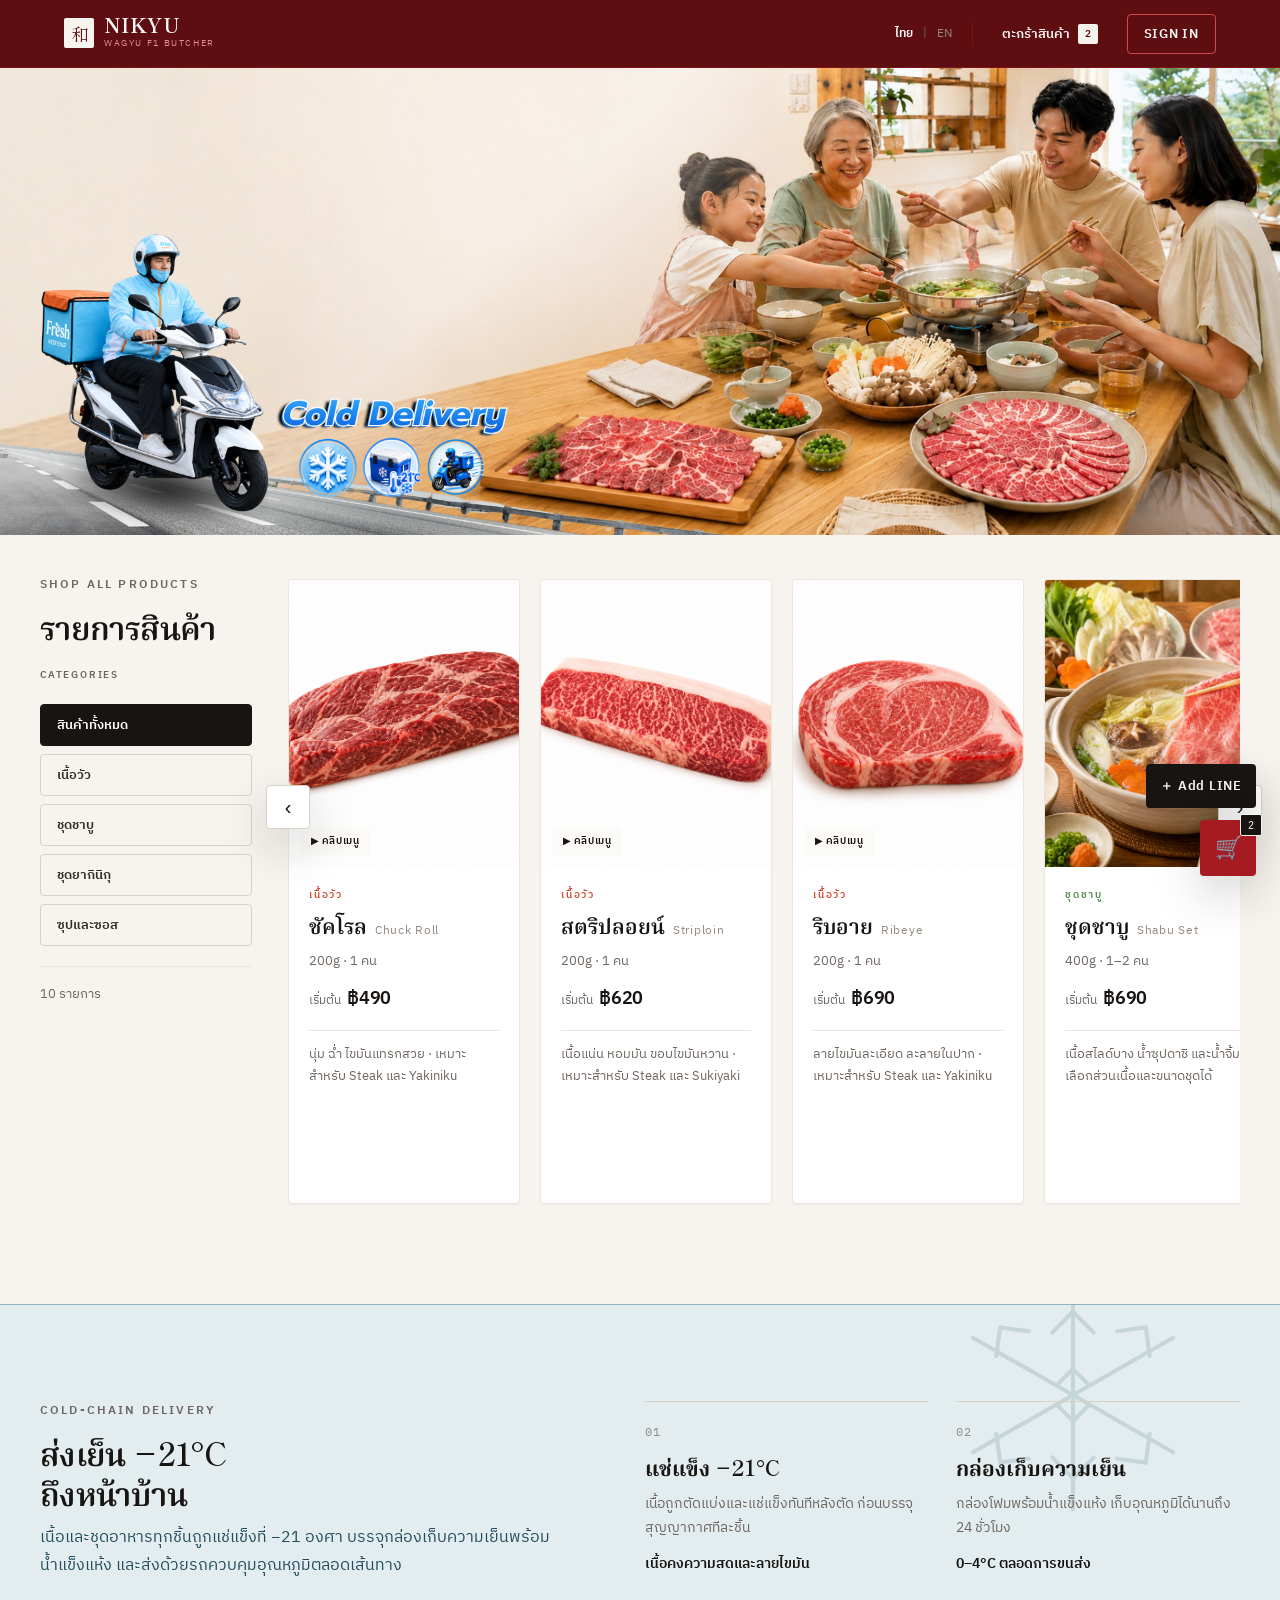
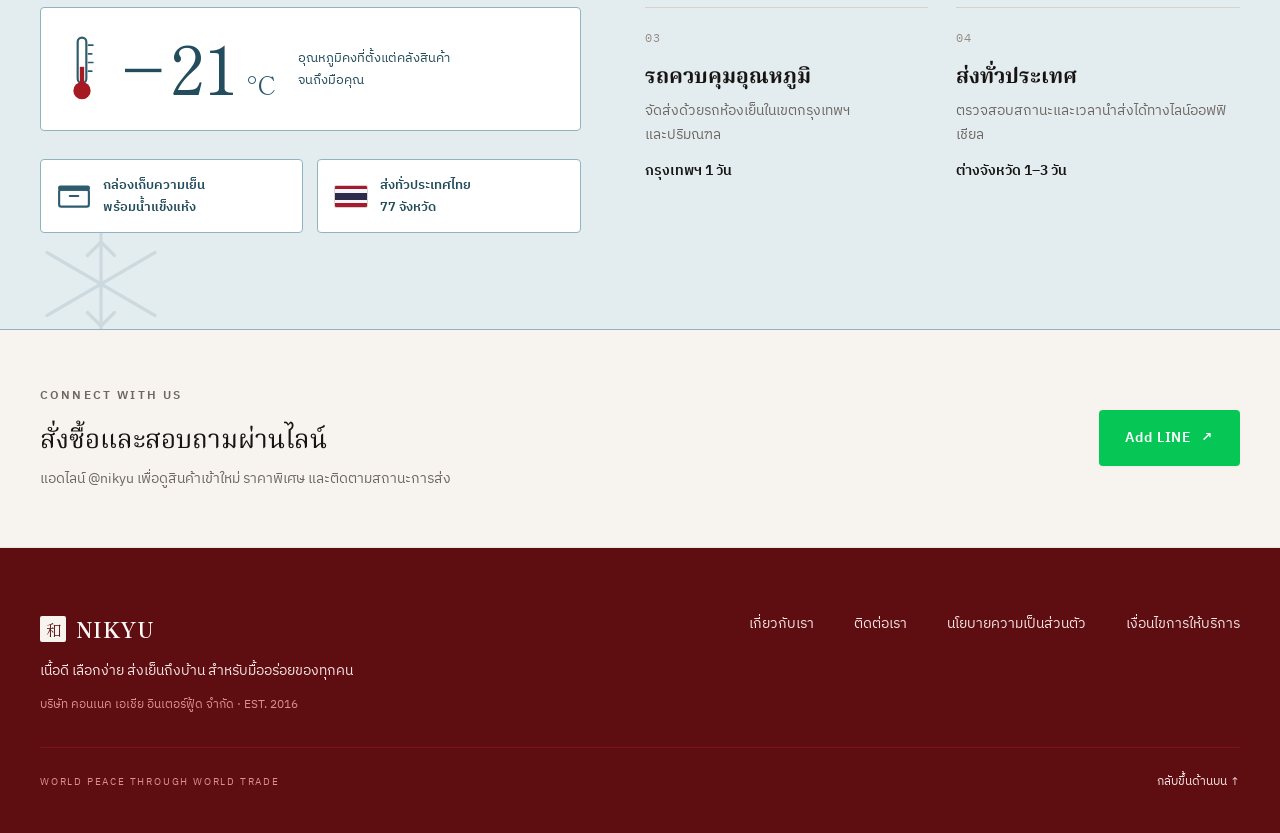
==== index.html @ fbdbd963 "NIKYU storefront landing page Static recreation of NIKYU Landing.dc.html from the Claude Design hand" ====
<!DOCTYPE html>
<html lang="th">
<head>
<meta charset="utf-8">
<meta name="viewport" content="width=device-width, initial-scale=1">
<title>NIKYU · Japanese Wagyu F1 Butcher</title>
<meta name="description" content="Japanese Wagyu F1 คัดสรรจากฮอกไกโด ส่งตรงแบบควบคุมความเย็นถึงบ้านคุณ">
<link rel="preconnect" href="https://fonts.googleapis.com">
<link rel="preconnect" href="https://fonts.gstatic.com" crossorigin>
<link rel="stylesheet" href="https://fonts.googleapis.com/css2?family=Shippori+Mincho:wght@400;500;600;700;800&family=Noto+Serif+Thai:wght@400;500;600;700&family=IBM+Plex+Sans+Thai:wght@300;400;500;600;700&family=IBM+Plex+Mono:wght@400;500;600&display=swap">
<link rel="stylesheet" href="css/tokens/colors.css">
<link rel="stylesheet" href="css/tokens/typography.css">
<link rel="stylesheet" href="css/tokens/spacing.css">
<link rel="stylesheet" href="css/tokens/shape.css">
<link rel="stylesheet" href="css/tokens/motion.css">
<link rel="stylesheet" href="css/tokens/base.css">
<link rel="stylesheet" href="css/styles.css">
</head>
<body id="top">

<!-- ============ HEADER ============ -->
<header class="site-header">
  <div class="site-header__inner">
    <a href="#top" class="wordmark">
      <span class="wordmark__mark" aria-hidden="true">和</span>
      <span class="wordmark__text">
        <span class="wordmark__name">NIKYU</span>
        <span class="wordmark__tag">Wagyu F1 Butcher</span>
      </span>
    </a>
    <div class="site-header__actions">
      <div class="lang-toggle" role="group" aria-label="เลือกภาษา / Language">
        <button type="button" class="lang-toggle__btn is-active" data-lang="th" aria-pressed="true">ไทย</button>
        <span class="lang-toggle__sep" aria-hidden="true">|</span>
        <button type="button" class="lang-toggle__btn" data-lang="en" aria-pressed="false">EN</button>
      </div>
      <span class="site-header__divider" aria-hidden="true"></span>
      <button type="button" class="btn-cart" data-cart-open>
        <span>ตะกร้าสินค้า</span>
        <span class="btn-cart__count" data-cart-count>2</span>
      </button>
      <button type="button" class="btn-signin">SIGN IN</button>
    </div>
  </div>
</header>

<!-- ============ HERO ============ -->
<div class="hero">
  <img src="assets/img/hero.png" alt="Cold Delivery · โต๊ะอาหารครอบครัวกับชุดชาบูวากิว" width="1920" height="700">
</div>

<!-- ============ SHOP ============ -->
<section id="shop" class="shop">
  <div class="shop__grid">
    <aside class="shop__aside">
      <div class="section-heading">
        <span class="section-heading__eyebrow">SHOP ALL PRODUCTS</span>
        <h2 class="section-heading__title">รายการสินค้า</h2>
      </div>
      <span class="shop__aside-label">Categories</span>
      <div class="cat-tabs" role="tablist" aria-label="หมวดหมู่สินค้า">
        <button type="button" class="cat-tab is-active" role="tab" aria-selected="true" data-cat="all">สินค้าทั้งหมด</button>
        <button type="button" class="cat-tab" role="tab" aria-selected="false" data-cat="beef">เนื้อวัว</button>
        <button type="button" class="cat-tab" role="tab" aria-selected="false" data-cat="shabu">ชุดชาบู</button>
        <button type="button" class="cat-tab" role="tab" aria-selected="false" data-cat="yakiniku">ชุดยากินิกุ</button>
        <button type="button" class="cat-tab" role="tab" aria-selected="false" data-cat="sauce+soup">ซุปและซอส</button>
      </div>
      <div class="shop__aside-foot">
        <span class="shop__count" data-rail-count>10 รายการ</span>
      </div>
    </aside>

    <div class="shop__main">
      <div id="nk-rail" class="rail" data-rail></div>
      <button type="button" class="rail__nav rail__nav--prev" data-rail-prev aria-label="ก่อนหน้า">‹</button>
      <button type="button" class="rail__nav rail__nav--next" data-rail-next aria-label="ถัดไป">›</button>
    </div>
  </div>
</section>

<!-- ============ COLD-CHAIN ============ -->
<section id="cold" class="cold">
  <svg class="cold__flake cold__flake--lg" viewBox="0 0 100 100" aria-hidden="true">
    <g stroke="currentColor" stroke-width="1.6" stroke-linecap="round" fill="none">
      <path d="M50 6V94M11.5 28L88.5 72M88.5 28L11.5 72"></path>
      <path d="M50 18l-8 8M50 18l8 8M50 82l-8-8M50 82l8-8"></path>
      <path d="M22 24l-1.5 11M22 24l11 1.5M78 76l1.5-11M78 76l-11-1.5"></path>
      <path d="M78 24l1.5 11M78 24l-11 1.5M22 76l-1.5-11M22 76l11-1.5"></path>
      <path d="M50 40l-6 6M50 40l6 6M50 60l-6-6M50 60l6-6"></path>
    </g>
  </svg>
  <svg class="cold__flake cold__flake--sm" viewBox="0 0 100 100" aria-hidden="true">
    <g stroke="currentColor" stroke-width="2.2" stroke-linecap="round" fill="none">
      <path d="M50 8V92M14 29L86 71M86 29L14 71"></path>
      <path d="M50 22l-9 9M50 22l9 9M50 78l-9-9M50 78l9-9"></path>
    </g>
  </svg>

  <div class="cold__grid">
    <div class="cold__intro">
      <div class="section-heading">
        <span class="section-heading__eyebrow">COLD-CHAIN DELIVERY</span>
        <h2 class="section-heading__title">ส่งเย็น −21°C
ถึงหน้าบ้าน</h2>
        <p class="section-heading__subtitle">เนื้อและชุดอาหารทุกชิ้นถูกแช่แข็งที่ −21 องศา บรรจุกล่องเก็บความเย็นพร้อมน้ำแข็งแห้ง และส่งด้วยรถควบคุมอุณหภูมิตลอดเส้นทาง</p>
      </div>

      <div class="temp-card">
        <svg class="temp-card__icon" viewBox="0 0 24 64" aria-hidden="true">
          <rect x="8" y="3" width="8" height="42" rx="4" fill="none" stroke="currentColor" stroke-width="2"></rect>
          <circle cx="12" cy="52" r="8" fill="var(--crimson-600)"></circle>
          <rect x="10" y="30" width="4" height="24" fill="var(--crimson-600)"></rect>
          <path d="M18 10h4M18 18h3M18 26h4M18 34h3" stroke="currentColor" stroke-width="1.6" stroke-linecap="round"></path>
        </svg>
        <span class="temp-card__value"><span class="temp-card__num">−21</span><span class="temp-card__unit">°C</span></span>
        <span class="temp-card__note">อุณหภูมิคงที่ตั้งแต่คลังสินค้าจนถึงมือคุณ</span>
      </div>

      <div class="cold__features">
        <div class="feature-tile">
          <svg class="feature-tile__icon" viewBox="0 0 32 24" aria-hidden="true">
            <rect x="2" y="6" width="28" height="16" rx="2" fill="none" stroke="currentColor" stroke-width="2"></rect>
            <rect x="1" y="2" width="30" height="5" rx="2" fill="currentColor"></rect>
            <path d="M12 12h8" stroke="currentColor" stroke-width="2" stroke-linecap="round"></path>
          </svg>
          <span class="feature-tile__text">กล่องเก็บความเย็น<br>พร้อมน้ำแข็งแห้ง</span>
        </div>
        <div class="feature-tile">
          <span class="feature-tile__flag" aria-hidden="true">
            <span style="background:#A51931"></span>
            <span style="background:#F4F5F8"></span>
            <span style="background:#2D2A4A;flex:2"></span>
            <span style="background:#F4F5F8"></span>
            <span style="background:#A51931"></span>
          </span>
          <span class="feature-tile__text">ส่งทั่วประเทศไทย<br>77 จังหวัด</span>
        </div>
      </div>
    </div>

    <div class="cold__steps">
      <div class="numbered-item">
        <span class="numbered-item__index">01</span>
        <h4 class="numbered-item__title">แช่แข็ง −21°C</h4>
        <p class="numbered-item__body">เนื้อถูกตัดแบ่งและแช่แข็งทันทีหลังตัด ก่อนบรรจุสุญญากาศทีละชิ้น</p>
        <span class="numbered-item__note">เนื้อคงความสดและลายไขมัน</span>
      </div>
      <div class="numbered-item">
        <span class="numbered-item__index">02</span>
        <h4 class="numbered-item__title">กล่องเก็บความเย็น</h4>
        <p class="numbered-item__body">กล่องโฟมพร้อมน้ำแข็งแห้ง เก็บอุณหภูมิได้นานถึง 24 ชั่วโมง</p>
        <span class="numbered-item__note">0–4°C ตลอดการขนส่ง</span>
      </div>
      <div class="numbered-item">
        <span class="numbered-item__index">03</span>
        <h4 class="numbered-item__title">รถควบคุมอุณหภูมิ</h4>
        <p class="numbered-item__body">จัดส่งด้วยรถห้องเย็นในเขตกรุงเทพฯ และปริมณฑล</p>
        <span class="numbered-item__note">กรุงเทพฯ 1 วัน</span>
      </div>
      <div class="numbered-item">
        <span class="numbered-item__index">04</span>
        <h4 class="numbered-item__title">ส่งทั่วประเทศ</h4>
        <p class="numbered-item__body">ตรวจสอบสถานะและเวลานำส่งได้ทางไลน์ออฟฟิเชียล</p>
        <span class="numbered-item__note">ต่างจังหวัด 1–3 วัน</span>
      </div>
    </div>
  </div>
</section>

<!-- ============ LINE ============ -->
<section class="line-cta">
  <div class="line-cta__inner">
    <div class="line-cta__text">
      <span class="nk-eyebrow">Connect with us</span>
      <span class="line-cta__title">สั่งซื้อและสอบถามผ่านไลน์</span>
      <span class="line-cta__sub">แอดไลน์ @nikyu เพื่อดูสินค้าเข้าใหม่ ราคาพิเศษ และติดตามสถานะการส่ง</span>
    </div>
    <a class="btn-line" href="https://line.me/R/ti/p/@nikyu" target="_blank" rel="noopener">
      <span>Add LINE</span>
      <span aria-hidden="true">↗</span>
    </a>
  </div>
</section>

<!-- ============ FOOTER ============ -->
<footer class="site-footer">
  <div class="site-footer__inner">
    <div class="site-footer__top">
      <div class="site-footer__brand">
        <span class="site-footer__lockup">
          <span class="site-footer__mark" aria-hidden="true">和</span>
          <span class="site-footer__name">NIKYU</span>
        </span>
        <span class="site-footer__promise">เนื้อดี เลือกง่าย ส่งเย็นถึงบ้าน สำหรับมื้ออร่อยของทุกคน</span>
        <span class="site-footer__legal">บริษัท คอนเนค เอเชีย อินเตอร์ฟู้ด จำกัด · EST. 2016</span>
      </div>
      <nav class="site-footer__nav" aria-label="ลิงก์ส่วนท้าย">
        <a href="#about">เกี่ยวกับเรา</a>
        <a href="#contact">ติดต่อเรา</a>
        <a href="#privacy">นโยบายความเป็นส่วนตัว</a>
        <a href="#terms">เงื่อนไขการให้บริการ</a>
      </nav>
    </div>
    <div class="site-footer__bottom">
      <span class="site-footer__motto">World peace through world trade</span>
      <a href="#top" class="site-footer__totop">กลับขึ้นด้านบน ↑</a>
    </div>
  </div>
</footer>

<!-- ============ FLOATING ACTIONS ============ -->
<div class="fab-stack">
  <a class="fab-line" href="https://line.me/R/ti/p/@nikyu" target="_blank" rel="noopener">＋ Add LINE</a>
  <button type="button" class="fab-cart" data-cart-open aria-label="ตะกร้าสินค้า">
    <span aria-hidden="true">🛒</span>
    <span class="fab-cart__count" data-cart-count>2</span>
  </button>
</div>

<script src="js/app.js"></script>
</body>
</html>
---- css/tokens/colors.css ----
:root{
/* --- Base ink (sumi charcoal) --- */
--ink-900:#171412;--ink-800:#241F1C;--ink-700:#332C28;--ink-600:#4A4340;--ink-500:#6E6660;
--ink-400:#948B84;--ink-300:#B9B0A7;--ink-200:#D8D1C8;--ink-100:#EBE5DC;--ink-050:#F4F0E9;
/* --- Paper (bone white) --- */
--paper-000:#FFFFFF;--paper-050:#FBF9F5;--paper-100:#F7F4EF;--paper-200:#F0EBE3;
/* --- Wagyu crimson (primary) --- */
--crimson-900:#5E0D11;--crimson-800:#7C1318;--crimson-700:#8F171D;--crimson-600:#A61B22;
--crimson-500:#BC2A31;--crimson-400:#CE4A50;--crimson-300:#E08D91;--crimson-100:#F6E4E4;--crimson-050:#FCF2F2;
/* --- Marbling rose (meat imagery accent) --- */
--rose-500:#C9767A;--rose-200:#EAC9C9;--rose-100:#F5E6E4;
/* --- Cold chain (0-4C, logistics) --- */
--cold-700:#234C5C;--cold-600:#2E5C6E;--cold-300:#8FB4BF;--cold-100:#E3EDF0;
/* --- Dashi amber (soup & sauce category) --- */
--amber-700:#8A5F1F;--amber-600:#B08033;--amber-300:#DCBB86;--amber-100:#F5EAD8;
/* --- Leaf (fresh / success) --- */
--leaf-700:#245C3C;--leaf-600:#2E7D4F;--leaf-100:#E2EFE7;

/* --- Semantic: text --- */
--text-strong:var(--ink-900);--text-body:var(--ink-700);--text-muted:var(--ink-500);
--text-faint:var(--ink-400);--text-inverse:var(--paper-100);--text-brand:var(--crimson-600);
--text-price:var(--ink-900);--text-link:var(--crimson-700);--text-link-hover:var(--crimson-500);
/* --- Semantic: surface --- */
--surface-page:var(--paper-100);--surface-card:var(--paper-000);--surface-sunken:var(--paper-200);
--surface-ink:var(--ink-900);--surface-ink-soft:var(--ink-800);--surface-tint:var(--crimson-050);
--surface-cold:var(--cold-100);--surface-amber:var(--amber-100);
/* --- Semantic: border --- */
--border-hairline:var(--ink-100);--border-subtle:var(--ink-200);--border-strong:var(--ink-900);
--border-focus:var(--crimson-600);--border-selected:var(--ink-900);
/* --- Semantic: action --- */
--action-primary-bg:var(--crimson-600);--action-primary-bg-hover:var(--crimson-700);
--action-primary-bg-active:var(--crimson-800);--action-primary-fg:#FFFFFF;
--action-secondary-bg:var(--ink-900);--action-secondary-bg-hover:var(--ink-700);--action-secondary-fg:var(--paper-100);
--action-ghost-fg:var(--ink-900);--action-ghost-bg-hover:var(--ink-050);
--action-disabled-bg:var(--ink-100);--action-disabled-fg:var(--ink-400);
/* --- Semantic: status --- */
--status-success-fg:var(--leaf-700);--status-success-bg:var(--leaf-100);
--status-warn-fg:var(--amber-700);--status-warn-bg:var(--amber-100);
--status-error-fg:var(--crimson-700);--status-error-bg:var(--crimson-100);
--status-info-fg:var(--cold-700);--status-info-bg:var(--cold-100);
/* --- Family palette: warmer, friendlier hues for the four catalogue categories.
   Deliberately mid-value and approachable rather than the deep "premium" crimson/ink. --- */
--family-tomato:#D24B33;--family-tomato-100:#FBE7E1;
--family-leaf:#4F8C4A;--family-leaf-100:#E8F1E5;
--family-honey:#DFA02F;--family-honey-100:#FBEFD8;
--family-sky:#3E8B9C;--family-sky-100:#E4F0F2;
/* --- Category keys (used for eyebrows / chips) --- */
--cat-beef:var(--family-tomato);--cat-set:var(--family-leaf);--cat-sauce:var(--family-honey);--cat-soup:var(--family-sky);
--cat-beef-tint:var(--family-tomato-100);--cat-set-tint:var(--family-leaf-100);
--cat-sauce-tint:var(--family-honey-100);--cat-soup-tint:var(--family-sky-100);
/* --- Overlays --- */
--overlay-scrim:rgba(23,20,18,.56);
--overlay-protect:linear-gradient(180deg,rgba(23,20,18,0) 0%,rgba(23,20,18,.06) 38%,rgba(23,20,18,.62) 100%); /* @kind color */
--overlay-glass:rgba(251,249,245,.82);
}
---- css/tokens/typography.css ----
:root{
/* --- Families --- */
--font-display:"Shippori Mincho","Noto Serif Thai",serif;
--font-display-th:"Noto Serif Thai","Shippori Mincho",serif;
--font-sans:"IBM Plex Sans Thai","IBM Plex Sans",system-ui,sans-serif;
--font-mono:"IBM Plex Mono",ui-monospace,monospace;
/* --- Weights --- */
--fw-light:300; /* @kind font */
--fw-regular:400; /* @kind font */
--fw-medium:500; /* @kind font */
--fw-semibold:600; /* @kind font */
--fw-bold:700; /* @kind font */
--fw-black:800; /* @kind font */
/* --- Scale (px, 1.25 major third, snapped) --- */
--fs-3xs:10px;--fs-2xs:12px;--fs-xs:13px;--fs-sm:14px;--fs-md:16px;--fs-lg:18px;
--fs-xl:21px;--fs-2xl:26px;--fs-3xl:32px;--fs-4xl:40px;--fs-5xl:52px;--fs-6xl:68px;
/* --- Line heights (Thai needs air: never below 1.4 on body) --- */
--lh-tight:1.12; /* @kind font */
--lh-snug:1.24; /* @kind font */
--lh-normal:1.5; /* @kind font */
--lh-relaxed:1.7; /* @kind font */
/* --- Tracking --- */
--ls-eyebrow:.18em; /* @kind font */
--ls-wide:.06em; /* @kind font */
--ls-normal:0; /* @kind font */
--ls-tight:-.01em; /* @kind font */
--ls-display:-.02em; /* @kind font */
/* --- Semantic roles --- */
--type-hero-size:var(--fs-5xl);--type-hero-lh:var(--lh-tight);--type-hero-family:var(--font-display);
--type-h1-size:var(--fs-4xl);--type-h2-size:var(--fs-3xl);--type-h3-size:var(--fs-2xl);--type-h4-size:var(--fs-xl);
--type-body-size:var(--fs-md);--type-body-lh:var(--lh-relaxed);
--type-small-size:var(--fs-sm);--type-caption-size:var(--fs-2xs);
--type-eyebrow-size:var(--fs-2xs);--type-eyebrow-ls:var(--ls-eyebrow);--type-eyebrow-fw:var(--fw-semibold);
--type-price-family:var(--font-sans);--type-price-fw:var(--fw-semibold);
--type-numeral-family:var(--font-mono);
}
---- css/tokens/spacing.css ----
:root{
/* 4px base grid */
--space-0:0;--space-1:4px;--space-2:8px;--space-3:12px;--space-4:16px;--space-5:20px;
--space-6:24px;--space-8:32px;--space-10:40px;--space-12:48px;--space-16:64px;
--space-20:80px;--space-24:96px;--space-32:128px;
/* Layout */
--layout-max:1200px;--layout-max-narrow:760px;--layout-gutter:24px;--layout-gutter-lg:40px;
--section-pad-y:96px;--section-pad-y-sm:56px;
--grid-gap:20px;--grid-gap-lg:28px;
/* Component padding */
--pad-card:20px;--pad-card-lg:28px;--pad-control-x:18px;--pad-control-y:12px;
/* Fixed chrome */
--header-h:68px;--header-h-mobile:56px;--cartbar-h:72px;
}
---- css/tokens/shape.css ----
:root{
/* Corners: quiet and shallow. Cards 4px, controls 4px, chips 999px only for language/qty pills. */
--radius-0:0;--radius-sm:2px;--radius-md:4px;--radius-lg:8px;--radius-xl:12px;--radius-pill:999px;
--radius-card:var(--radius-md);--radius-control:var(--radius-md);--radius-media:var(--radius-md);
/* Borders */
--border-w:1px; /* @kind spacing */
--border-w-strong:2px; /* @kind spacing */
--border-card:var(--border-w) solid var(--border-hairline);
--border-selected-w:var(--border-w-strong) solid var(--border-selected);
/* Shadows: almost none. Elevation comes from hairlines and ink fills. */
--shadow-none:none;
--shadow-hairline:0 0 0 1px var(--border-hairline);
--shadow-card:0 1px 2px rgba(23,20,18,.04);
--shadow-card-hover:0 6px 20px rgba(23,20,18,.10);
--shadow-pop:0 18px 48px rgba(23,20,18,.18);
--shadow-inset-media:inset 0 0 0 1px rgba(23,20,18,.06);
--focus-ring:0 0 0 2px var(--paper-000),0 0 0 4px var(--crimson-600);
/* Blur */
--blur-glass:saturate(140%) blur(12px); /* @kind other */
}
---- css/tokens/motion.css ----
:root{
--dur-instant:80ms; /* @kind other */
--dur-fast:140ms; /* @kind other */
--dur-base:220ms; /* @kind other */
--dur-slow:360ms; /* @kind other */
--dur-slower:640ms; /* @kind other */
--ease-out:cubic-bezier(.2,.8,.3,1); /* @kind other */
--ease-in-out:cubic-bezier(.5,0,.2,1); /* @kind other */
--ease-standard:cubic-bezier(.4,0,.2,1); /* @kind other */
--transition-control:background-color var(--dur-fast) var(--ease-out),color var(--dur-fast) var(--ease-out),border-color var(--dur-fast) var(--ease-out),box-shadow var(--dur-fast) var(--ease-out); /* @kind other */
--transition-media:transform var(--dur-slower) var(--ease-out); /* @kind other */
--press-scale:.985; /* @kind other */
--media-hover-scale:1.03; /* @kind other */
}
---- css/tokens/base.css ----
*,*::before,*::after{box-sizing:border-box}
html{-webkit-text-size-adjust:100%}
body{margin:0;background:var(--surface-page);color:var(--text-body);font-family:var(--font-sans);font-size:var(--type-body-size);line-height:var(--type-body-lh);font-weight:var(--fw-regular);-webkit-font-smoothing:antialiased;text-wrap:pretty}
h1,h2,h3,h4{font-family:var(--font-display);color:var(--text-strong);line-height:var(--lh-snug);letter-spacing:var(--ls-display);margin:0;font-weight:var(--fw-semibold)}
h1{font-size:var(--type-h1-size)}h2{font-size:var(--type-h2-size)}h3{font-size:var(--type-h3-size)}h4{font-size:var(--type-h4-size);font-weight:var(--fw-bold);letter-spacing:var(--ls-normal)}
p{margin:0}
a{color:var(--text-link);text-decoration:none;transition:color var(--dur-fast) var(--ease-out)}
a:hover{color:var(--text-link-hover)}
:where(button,a,input,select,textarea):focus-visible{outline:none;box-shadow:var(--focus-ring)}
img,video{display:block;max-width:100%}
.nk-eyebrow{font-family:var(--font-sans);font-size:var(--type-eyebrow-size);font-weight:var(--type-eyebrow-fw);letter-spacing:var(--type-eyebrow-ls);text-transform:uppercase;color:var(--text-muted)}
.nk-wordmark{font-family:var(--font-display);font-weight:var(--fw-bold);letter-spacing:.02em;color:var(--text-strong)}
.nk-container{max-width:var(--layout-max);margin:0 auto;padding-inline:var(--layout-gutter)}
---- css/styles.css ----
/* ==========================================================================
   NIKYU storefront landing — page styles
   Recreated from "NIKYU Landing.dc.html" against the NIKYU design system.
   ========================================================================== */

body {
  background: var(--surface-page);
  font-family: var(--font-sans);
  color: var(--text-body);
}
a { color: var(--text-link); text-decoration: none; }
a:hover { color: var(--text-link-hover); }

.nk-eyebrow {
  font-family: var(--font-sans);
  font-size: var(--type-eyebrow-size);
  font-weight: var(--type-eyebrow-fw);
  letter-spacing: var(--type-eyebrow-ls);
  text-transform: uppercase;
  color: var(--text-muted);
}

/* --------------------------------------------------------------------------
   Section heading
   -------------------------------------------------------------------------- */
.section-heading { display: flex; flex-direction: column; gap: var(--space-3); }
.section-heading__eyebrow {
  font-family: var(--font-sans);
  font-size: var(--type-eyebrow-size);
  font-weight: var(--type-eyebrow-fw);
  letter-spacing: var(--type-eyebrow-ls);
  text-transform: uppercase;
  color: var(--text-muted);
}
.section-heading__title {
  margin: 0;
  font-family: var(--font-display);
  font-size: var(--type-h2-size);
  line-height: var(--lh-snug);
  letter-spacing: var(--ls-display);
  font-weight: var(--fw-semibold);
  color: var(--text-strong);
  white-space: pre-line;
}
.section-heading__subtitle {
  max-width: 52ch;
  font-size: var(--fs-md);
  line-height: var(--lh-relaxed);
  color: var(--text-muted);
}

/* --------------------------------------------------------------------------
   Header
   -------------------------------------------------------------------------- */
.site-header {
  position: sticky;
  top: 0;
  z-index: 40;
  height: var(--header-h);
  display: flex;
  align-items: center;
  background: var(--crimson-900);
  border-bottom: 1px solid var(--crimson-800);
}
.site-header__inner {
  width: 100%;
  max-width: var(--layout-max);
  margin: 0 auto;
  padding: 0 var(--layout-gutter);
  display: flex;
  align-items: center;
  justify-content: space-between;
  gap: 24px;
}
.site-header__actions { display: flex; align-items: center; gap: 18px; }
.site-header__divider { width: 1px; height: 24px; background: var(--crimson-800); }

.wordmark { display: flex; align-items: center; gap: 10px; color: inherit; }
.wordmark__mark {
  width: 30px; height: 30px;
  display: flex; align-items: center; justify-content: center;
  background: var(--paper-100);
  color: var(--crimson-900);
  border-radius: var(--radius-sm);
  font-family: var(--font-display);
  font-size: 17px;
  line-height: 1;
}
.wordmark__text { display: flex; flex-direction: column; gap: 1px; }
.wordmark__name {
  font-family: var(--font-display);
  font-size: 20px;
  font-weight: var(--fw-bold);
  letter-spacing: .02em;
  color: var(--paper-050);
  line-height: 1;
}
.wordmark__tag {
  font-size: 9px;
  letter-spacing: var(--ls-eyebrow);
  text-transform: uppercase;
  color: var(--crimson-300);
}

/* Language toggle */
.lang-toggle {
  display: inline-flex;
  align-items: center;
  gap: var(--space-2);
  font-family: var(--font-sans);
  font-size: var(--fs-2xs);
}
.lang-toggle__sep { color: var(--ink-500); }
.lang-toggle__btn {
  background: none; border: none;
  padding: 4px 2px;
  cursor: pointer;
  font-family: inherit;
  font-size: inherit;
  font-weight: var(--fw-regular);
  color: var(--ink-400);
  transition: color var(--dur-fast) var(--ease-out);
}
.lang-toggle__btn.is-active { font-weight: var(--fw-semibold); color: var(--paper-000); }

/* Cart button (header) */
.btn-cart {
  display: flex; align-items: center; gap: 8px;
  background: none;
  border: 1px solid transparent;
  border-radius: var(--radius-control);
  padding: 8px 10px;
  cursor: pointer;
  font-family: var(--font-sans);
  font-size: var(--fs-xs);
  font-weight: var(--fw-semibold);
  color: var(--paper-050);
  transition: var(--transition-control);
}
.btn-cart:hover { background: var(--crimson-800); }
.btn-cart__count {
  display: inline-flex; align-items: center; justify-content: center;
  min-width: 20px; height: 20px;
  padding: 0 5px;
  background: var(--paper-100);
  color: var(--crimson-900);
  border-radius: var(--radius-sm);
  font-size: var(--fs-3xs);
  font-variant-numeric: tabular-nums;
}

.btn-signin {
  padding: 8px 16px;
  background: none;
  border: 1px solid var(--crimson-400);
  border-radius: var(--radius-control);
  cursor: pointer;
  font-family: var(--font-sans);
  font-size: var(--fs-xs);
  font-weight: var(--fw-semibold);
  letter-spacing: var(--ls-wide);
  color: var(--paper-050);
  transition: var(--transition-control);
}
.btn-signin:hover {
  background: var(--paper-100);
  color: var(--crimson-900);
  border-color: var(--paper-100);
}

/* --------------------------------------------------------------------------
   Hero
   -------------------------------------------------------------------------- */
.hero { background: var(--surface-sunken); }
.hero img {
  display: block;
  width: 100%;
  height: auto;
  max-height: 700px;
  object-fit: cover;
}

/* --------------------------------------------------------------------------
   Shop
   -------------------------------------------------------------------------- */
.shop { padding: 40px var(--layout-gutter) 88px; }
.shop__grid {
  max-width: var(--layout-max);
  margin: 0 auto;
  display: grid;
  grid-template-columns: 212px 1fr;
  gap: 36px;
  align-items: start;
}
.shop__aside { display: flex; flex-direction: column; gap: 20px; }
.shop__aside-label {
  font-size: var(--fs-3xs);
  font-weight: var(--fw-semibold);
  letter-spacing: var(--ls-eyebrow);
  text-transform: uppercase;
  color: var(--text-muted);
}
.shop__aside-foot {
  padding-top: 16px;
  border-top: 1px solid var(--border-hairline);
  display: flex;
  flex-direction: column;
  gap: 8px;
}
.shop__count { font-size: var(--fs-xs); color: var(--text-muted); }

/* Category tabs — vertical in the sidebar */
.cat-tabs {
  display: flex;
  flex-direction: column;
  flex-wrap: nowrap;
  align-items: stretch;
  gap: var(--space-2);
  text-align: left;
}
.cat-tab {
  padding: 9px 16px;
  background: transparent;
  border: 1px solid var(--border-subtle);
  border-radius: var(--radius-control);
  color: var(--text-body);
  font-family: var(--font-sans);
  font-size: var(--fs-xs);
  font-weight: var(--fw-semibold);
  cursor: pointer;
  text-align: left;
  transition: var(--transition-control);
}
.cat-tab:hover { border-color: var(--ink-400); }
.cat-tab.is-active {
  background: var(--ink-900);
  border-color: var(--ink-900);
  color: var(--paper-000);
}

/* Product rail */
.shop__main { min-width: 0; position: relative; }
.rail {
  display: flex;
  align-items: stretch;
  gap: 20px;
  overflow-x: auto;
  scroll-behavior: smooth;
  scroll-snap-type: x mandatory;
  padding: 4px 4px 12px;
  scrollbar-width: none;
}
.rail::-webkit-scrollbar { display: none; }
.rail__slot { flex: 0 0 232px; scroll-snap-align: start; display: flex; }

.rail__nav {
  position: absolute;
  top: 210px;
  width: 44px; height: 44px;
  display: flex; align-items: center; justify-content: center;
  background: var(--paper-000);
  color: var(--ink-900);
  border: 1px solid var(--border-subtle);
  border-radius: var(--radius-control);
  box-shadow: var(--shadow-pop);
  font-size: 20px;
  line-height: 1;
  cursor: pointer;
  z-index: 2;
  transition: var(--transition-control);
}
.rail__nav--prev { left: -22px; }
.rail__nav--next { right: -22px; }
.rail__nav:hover {
  background: var(--crimson-900);
  color: var(--paper-050);
  border-color: var(--crimson-900);
}

/* Product card */
.product-card {
  display: flex;
  flex-direction: column;
  width: 100%;
  background: var(--surface-card);
  border: var(--border-card);
  border-radius: var(--radius-card);
  overflow: hidden;
  text-decoration: none;
  color: inherit;
  box-shadow: var(--shadow-card);
  transition: box-shadow var(--dur-base) var(--ease-out),
              border-color var(--dur-base) var(--ease-out);
}
.product-card:hover {
  color: inherit;
  box-shadow: var(--shadow-card-hover);
  border-color: var(--border-subtle);
}
.product-card__media {
  position: relative;
  display: block;
  aspect-ratio: 4 / 5;
  overflow: hidden;
  background: var(--surface-sunken);
  box-shadow: var(--shadow-inset-media);
}
.product-card__media-inner {
  display: block;
  width: 100%; height: 100%;
  transition: var(--transition-media);
}
.product-card:hover .product-card__media-inner { transform: scale(var(--media-hover-scale)); }
.product-card__media img { width: 100%; height: 100%; background: var(--paper-000); }
.product-card__media--cover img { object-fit: cover; }
.product-card__media--contain img { object-fit: contain; }
.product-card__clip {
  position: absolute;
  left: 12px; bottom: 12px;
  display: inline-flex; align-items: center; gap: 6px;
  padding: 5px 10px;
  border-radius: var(--radius-sm);
  background: var(--overlay-glass);
  -webkit-backdrop-filter: var(--blur-glass);
  backdrop-filter: var(--blur-glass);
  font-size: var(--fs-3xs);
  font-weight: var(--fw-semibold);
  letter-spacing: var(--ls-wide);
  color: var(--ink-900);
}
.product-card__body {
  display: flex;
  flex-direction: column;
  gap: var(--space-2);
  padding: var(--pad-card);
}
.product-card__cat {
  font-family: var(--font-sans);
  font-size: var(--fs-3xs);
  font-weight: var(--fw-semibold);
  letter-spacing: var(--ls-eyebrow);
  text-transform: uppercase;
}
.product-card__cat--beef  { color: var(--cat-beef); }
.product-card__cat--set   { color: var(--cat-set); }
.product-card__cat--sauce { color: var(--cat-sauce); }
.product-card__cat--soup  { color: var(--cat-soup); }
.product-card__name-row {
  display: flex; align-items: baseline; gap: var(--space-2); flex-wrap: wrap;
}
.product-card__name {
  font-family: var(--font-display);
  font-size: var(--fs-xl);
  font-weight: var(--fw-semibold);
  color: var(--text-strong);
  line-height: var(--lh-snug);
}
.product-card__name-en {
  font-size: var(--fs-2xs);
  color: var(--text-faint);
  letter-spacing: var(--ls-wide);
}
.product-card__cut { font-size: var(--fs-xs); color: var(--text-muted); }
.product-card__price {
  display: flex; align-items: baseline; gap: 6px;
  margin-top: var(--space-1);
}
.product-card__price-prefix { font-size: var(--fs-2xs); color: var(--text-muted); }
.product-card__price-amount {
  font-family: var(--type-price-family);
  font-weight: var(--type-price-fw);
  font-size: var(--fs-lg);
  letter-spacing: var(--ls-tight);
  color: var(--text-price);
  font-variant-numeric: tabular-nums;
}
.product-card__desc {
  margin-top: var(--space-2);
  padding-top: var(--space-3);
  border-top: 1px solid var(--border-hairline);
  font-size: var(--fs-xs);
  line-height: var(--lh-relaxed);
  color: var(--text-muted);
}

/* --------------------------------------------------------------------------
   Cold-chain
   -------------------------------------------------------------------------- */
.cold {
  position: relative;
  overflow: hidden;
  background: var(--surface-cold);
  border-top: 1px solid var(--cold-300);
  border-bottom: 1px solid var(--cold-300);
  padding: 96px var(--layout-gutter);
}
.cold__flake { position: absolute; color: var(--cold-600); pointer-events: none; }
.cold__flake--lg { top: -40px; right: 6%; width: 260px; height: 260px; opacity: .16; }
.cold__flake--sm { bottom: -30px; left: 2%; width: 150px; height: 150px; opacity: .12; }
.cold__grid {
  position: relative;
  max-width: var(--layout-max);
  margin: 0 auto;
  display: grid;
  grid-template-columns: 1fr 1.1fr;
  gap: 64px;
  align-items: start;
}
.cold__intro { display: flex; flex-direction: column; gap: 28px; }
.cold .section-heading__subtitle { color: var(--cold-700); }

.temp-card {
  display: flex;
  align-items: center;
  gap: 22px;
  padding: 24px 28px;
  background: var(--paper-000);
  border: 1px solid var(--cold-300);
  border-radius: var(--radius-card);
}
.temp-card__icon { flex: 0 0 auto; width: 26px; height: 70px; color: var(--cold-600); }
.temp-card__value { display: flex; align-items: baseline; gap: 10px; }
.temp-card__num { font-family: var(--font-display); font-size: var(--fs-6xl); line-height: 1; color: var(--cold-700); }
.temp-card__unit { font-family: var(--font-display); font-size: var(--fs-2xl); color: var(--cold-600); }
.temp-card__note {
  font-size: var(--fs-xs);
  line-height: var(--lh-relaxed);
  color: var(--cold-700);
  max-width: 20ch;
}

.cold__features { display: grid; grid-template-columns: 1fr 1fr; gap: 14px; }
.feature-tile {
  display: flex;
  align-items: center;
  gap: 12px;
  padding: 14px 16px;
  background: var(--paper-000);
  border: 1px solid var(--cold-300);
  border-radius: var(--radius-control);
}
.feature-tile__icon { flex: 0 0 auto; width: 34px; height: 26px; color: var(--cold-600); }
.feature-tile__text { font-size: var(--fs-xs); font-weight: var(--fw-semibold); color: var(--cold-700); }
.feature-tile__flag {
  flex: 0 0 auto;
  display: flex; flex-direction: column;
  width: 34px; height: 23px;
  border-radius: 2px;
  overflow: hidden;
  border: 1px solid var(--border-subtle);
}
.feature-tile__flag > span { flex: 1; }

.cold__steps { display: grid; grid-template-columns: 1fr 1fr; gap: 32px 28px; }
.numbered-item {
  display: flex;
  flex-direction: column;
  gap: var(--space-3);
  padding-top: var(--space-5);
  border-top: 1px solid var(--border-subtle);
}
.numbered-item__index {
  font-family: var(--font-mono);
  font-size: var(--fs-2xs);
  letter-spacing: var(--ls-wide);
  color: var(--text-faint);
}
.numbered-item__title {
  margin: 0;
  font-family: var(--font-display);
  font-size: var(--fs-xl);
  font-weight: var(--fw-bold);
  letter-spacing: var(--ls-normal);
  color: var(--text-strong);
}
.numbered-item__body { font-size: var(--fs-sm); line-height: var(--lh-relaxed); color: var(--text-muted); }
.numbered-item__note { font-size: var(--fs-sm); font-weight: var(--fw-semibold); color: var(--text-strong); }

/* --------------------------------------------------------------------------
   LINE CTA
   -------------------------------------------------------------------------- */
.line-cta { padding: 56px var(--layout-gutter); border-bottom: 1px solid var(--border-hairline); }
.line-cta__inner {
  max-width: var(--layout-max);
  margin: 0 auto;
  display: flex;
  flex-wrap: wrap;
  align-items: center;
  justify-content: space-between;
  gap: 24px;
}
.line-cta__text { display: flex; flex-direction: column; gap: 8px; }
.line-cta__title { font-family: var(--font-display); font-size: var(--fs-2xl); color: var(--text-strong); }
.line-cta__sub { font-size: var(--fs-sm); color: var(--text-muted); }
.btn-line {
  display: inline-flex;
  align-items: center;
  gap: 10px;
  padding: 16px 26px;
  background: #06C755;
  color: #FFFFFF;
  border-radius: var(--radius-control);
  box-shadow: var(--shadow-card);
  font-family: var(--font-sans);
  font-size: var(--fs-sm);
  font-weight: var(--fw-semibold);
  letter-spacing: var(--ls-wide);
  transition: background var(--dur-fast) var(--ease-out);
}
.btn-line:hover { background: #05B54D; color: #FFFFFF; }

/* --------------------------------------------------------------------------
   Footer
   -------------------------------------------------------------------------- */
.site-footer { background: var(--crimson-900); padding: 64px var(--layout-gutter) 40px; }
.site-footer__inner {
  max-width: var(--layout-max);
  margin: 0 auto;
  display: flex;
  flex-direction: column;
  gap: 32px;
}
.site-footer__top {
  display: flex;
  flex-wrap: wrap;
  align-items: flex-start;
  justify-content: space-between;
  gap: 32px;
}
.site-footer__brand { display: flex; flex-direction: column; gap: 12px; max-width: 34ch; }
.site-footer__lockup { display: flex; align-items: center; gap: 10px; }
.site-footer__mark {
  width: 26px; height: 26px;
  display: flex; align-items: center; justify-content: center;
  background: var(--paper-100);
  color: var(--crimson-900);
  border-radius: var(--radius-sm);
  font-family: var(--font-display);
  font-size: 15px;
}
.site-footer__name {
  font-family: var(--font-display);
  font-size: var(--fs-xl);
  font-weight: var(--fw-bold);
  letter-spacing: .02em;
  color: var(--paper-050);
}
.site-footer__promise { font-size: var(--fs-sm); line-height: var(--lh-relaxed); color: var(--crimson-100); }
.site-footer__legal { font-size: var(--fs-2xs); color: var(--crimson-300); }
.site-footer__nav { display: flex; flex-wrap: wrap; gap: 12px 40px; }
.site-footer__nav a { font-size: var(--fs-sm); color: var(--crimson-100); }
.site-footer__nav a:hover { color: var(--paper-050); }
.site-footer__bottom {
  display: flex;
  flex-wrap: wrap;
  align-items: center;
  justify-content: space-between;
  gap: 16px;
  padding-top: 24px;
  border-top: 1px solid var(--crimson-800);
}
.site-footer__motto {
  font-size: var(--fs-3xs);
  letter-spacing: var(--ls-eyebrow);
  text-transform: uppercase;
  color: var(--crimson-300);
}
.site-footer__totop { font-size: var(--fs-2xs); color: var(--crimson-100); }
.site-footer__totop:hover { color: var(--paper-050); }

/* --------------------------------------------------------------------------
   Floating actions
   -------------------------------------------------------------------------- */
.fab-stack {
  position: fixed;
  right: 24px;
  bottom: 24px;
  z-index: 50;
  display: flex;
  flex-direction: column;
  align-items: flex-end;
  gap: 12px;
}
.fab-line {
  display: flex; align-items: center; gap: 8px;
  padding: 11px 14px;
  background: var(--ink-900);
  color: var(--paper-100);
  border-radius: var(--radius-control);
  box-shadow: var(--shadow-pop);
  font-size: var(--fs-xs);
  font-weight: var(--fw-semibold);
  letter-spacing: var(--ls-wide);
  transition: background var(--dur-fast) var(--ease-out);
}
.fab-line:hover { background: var(--ink-700); color: var(--paper-000); }
.fab-cart {
  position: relative;
  width: 56px; height: 56px;
  display: flex; align-items: center; justify-content: center;
  background: var(--crimson-600);
  color: #fff;
  border: none;
  border-radius: var(--radius-control);
  box-shadow: var(--shadow-pop);
  font-size: 22px;
  cursor: pointer;
  transition: background var(--dur-fast) var(--ease-out);
}
.fab-cart:hover { background: var(--crimson-700); }
.fab-cart__count {
  position: absolute;
  top: -6px; right: -6px;
  min-width: 22px; height: 22px;
  display: flex; align-items: center; justify-content: center;
  padding: 0 6px;
  background: var(--ink-900);
  color: #fff;
  border: 1px solid var(--paper-100);
  border-radius: var(--radius-sm);
  font-size: var(--fs-3xs);
  font-variant-numeric: tabular-nums;
}

/* --------------------------------------------------------------------------
   Responsive
   -------------------------------------------------------------------------- */
@media (max-width: 960px) {
  .shop__grid { grid-template-columns: 1fr; gap: 28px; }
  .cat-tabs { flex-direction: row; flex-wrap: wrap; }
  .cat-tab { text-align: center; }
  .shop__aside-foot { display: none; }
  .cold__grid { grid-template-columns: 1fr; gap: 40px; }
  .rail__nav { display: none; }
}

@media (max-width: 640px) {
  .cold { padding: 64px var(--layout-gutter); }
  .cold__steps { grid-template-columns: 1fr; gap: 24px; }
  .cold__features { grid-template-columns: 1fr; }
  .temp-card { flex-wrap: wrap; gap: 16px; }
  .site-header { height: var(--header-h-mobile); }
  .site-header__inner { padding: 0 16px; gap: 12px; }
  .site-header__actions { gap: 10px; }
  .site-header__divider { display: none; }
  .btn-cart { padding: 8px 6px; }
  .btn-cart span:first-child { display: none; }
  .btn-signin { white-space: nowrap; padding: 7px 12px; }
  .wordmark__tag { display: none; }
  .line-cta__inner { flex-direction: column; align-items: flex-start; }
  .fab-line { display: none; }
}
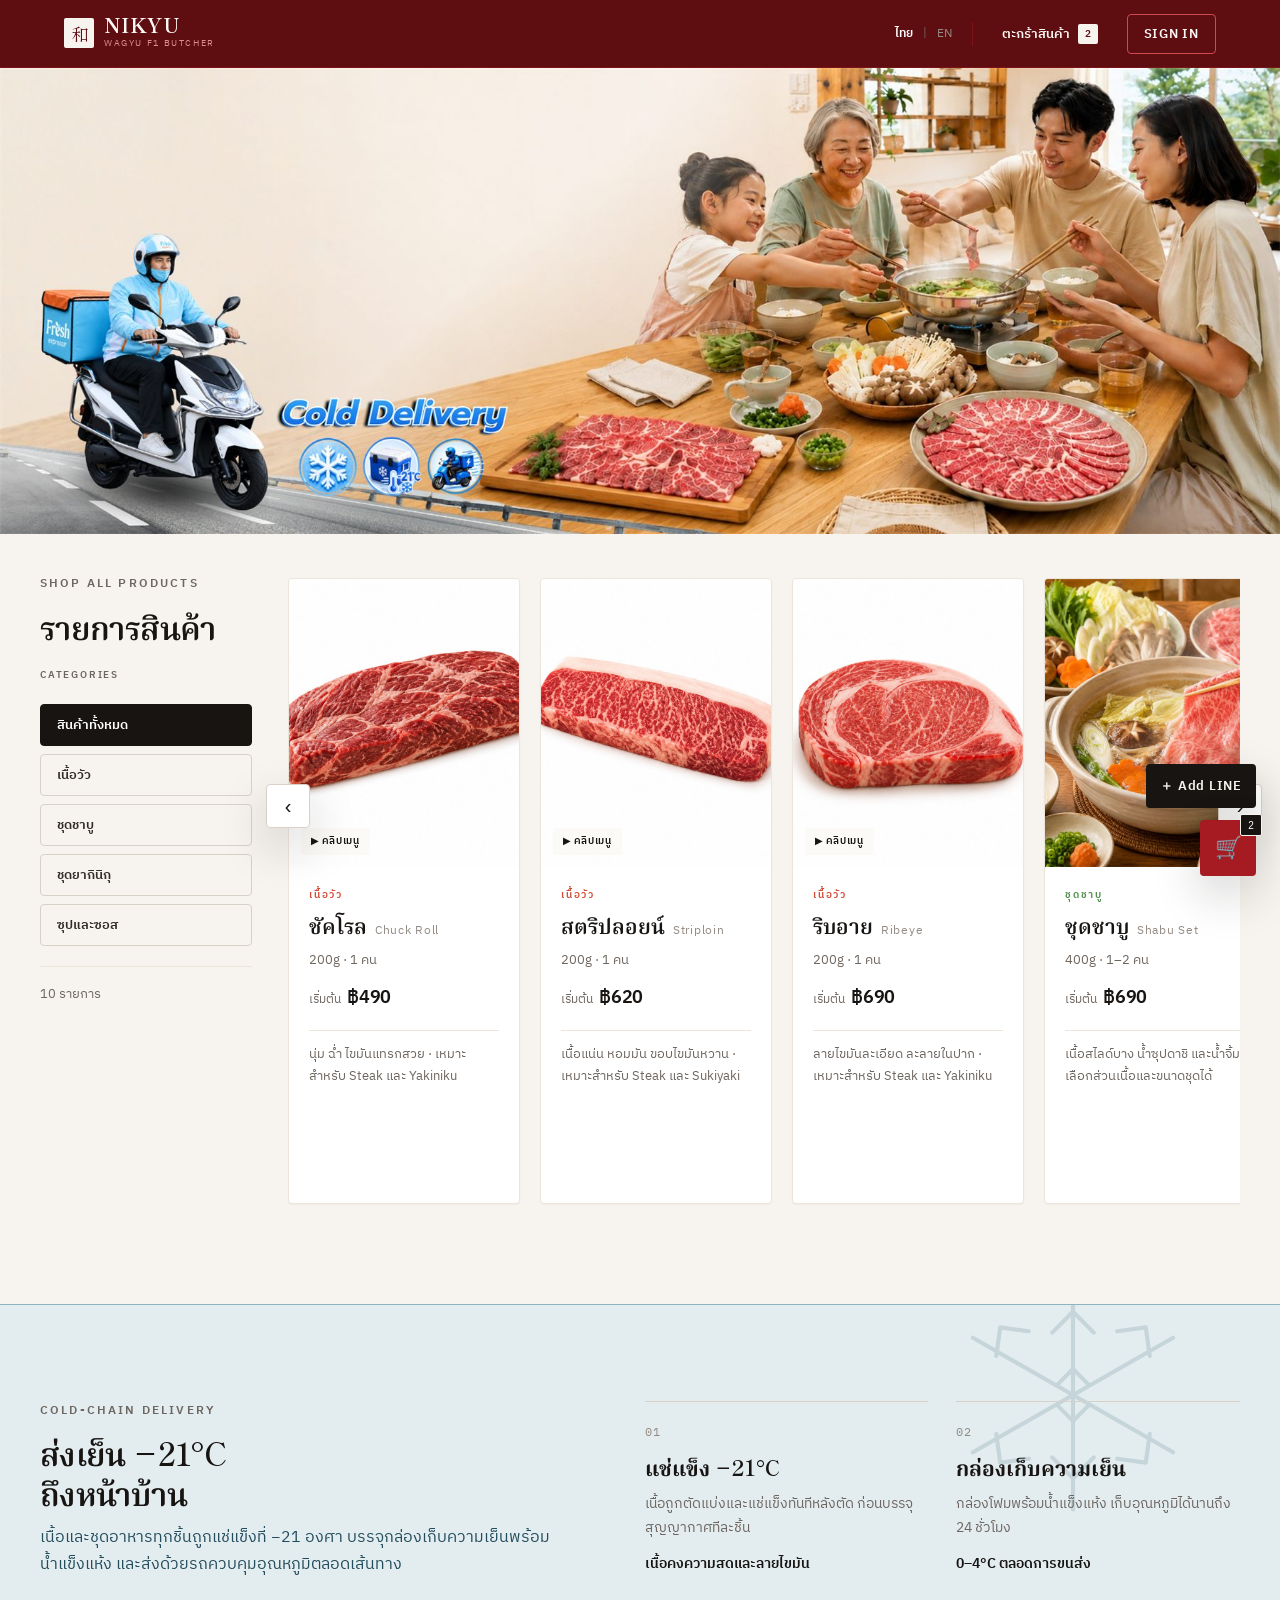
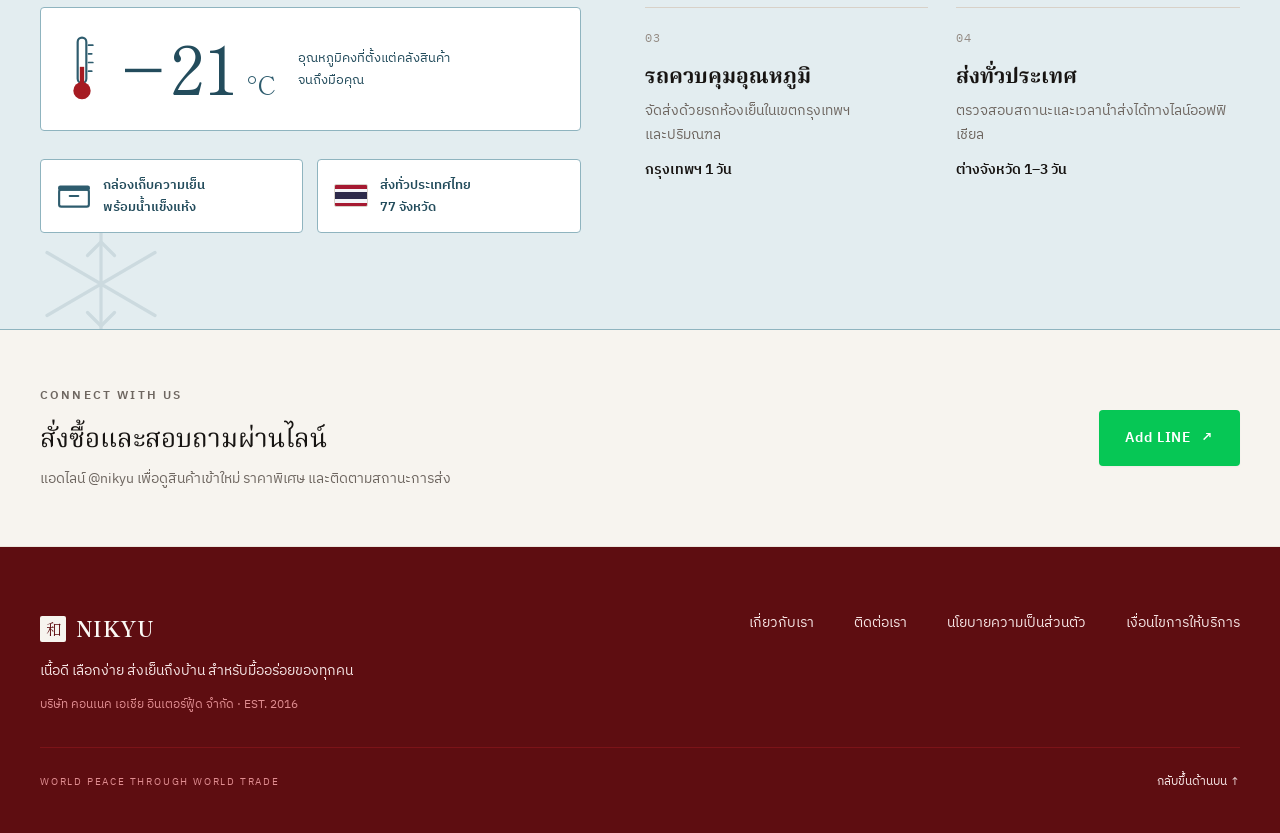
==== commit b0b17cdd: "Add working TH/EN language toggle The header ไทย|EN switch now translates the whole page: static cop" ====
--- a/index.html
+++ b/index.html
@@ -36,7 +36,7 @@
       </div>
       <span class="site-header__divider" aria-hidden="true"></span>
       <button type="button" class="btn-cart" data-cart-open>
-        <span>ตะกร้าสินค้า</span>
+        <span data-i18n="cart">ตะกร้าสินค้า</span>
         <span class="btn-cart__count" data-cart-count>2</span>
       </button>
       <button type="button" class="btn-signin">SIGN IN</button>
@@ -46,7 +46,7 @@
 
 <!-- ============ HERO ============ -->
 <div class="hero">
-  <img src="assets/img/hero.png" alt="Cold Delivery · โต๊ะอาหารครอบครัวกับชุดชาบูวากิว" width="1920" height="700">
+  <img src="assets/img/hero.jpg" alt="Cold Delivery · โต๊ะอาหารครอบครัวกับชุดชาบูวากิว" width="1920" height="700">
 </div>
 
 <!-- ============ SHOP ============ -->
@@ -55,15 +55,15 @@
     <aside class="shop__aside">
       <div class="section-heading">
         <span class="section-heading__eyebrow">SHOP ALL PRODUCTS</span>
-        <h2 class="section-heading__title">รายการสินค้า</h2>
+        <h2 class="section-heading__title" data-i18n="shopTitle">รายการสินค้า</h2>
       </div>
       <span class="shop__aside-label">Categories</span>
       <div class="cat-tabs" role="tablist" aria-label="หมวดหมู่สินค้า">
-        <button type="button" class="cat-tab is-active" role="tab" aria-selected="true" data-cat="all">สินค้าทั้งหมด</button>
-        <button type="button" class="cat-tab" role="tab" aria-selected="false" data-cat="beef">เนื้อวัว</button>
-        <button type="button" class="cat-tab" role="tab" aria-selected="false" data-cat="shabu">ชุดชาบู</button>
-        <button type="button" class="cat-tab" role="tab" aria-selected="false" data-cat="yakiniku">ชุดยากินิกุ</button>
-        <button type="button" class="cat-tab" role="tab" aria-selected="false" data-cat="sauce+soup">ซุปและซอส</button>
+        <button type="button" class="cat-tab is-active" role="tab" aria-selected="true" data-cat="all" data-i18n="cat.all">สินค้าทั้งหมด</button>
+        <button type="button" class="cat-tab" role="tab" aria-selected="false" data-cat="beef" data-i18n="cat.beef">เนื้อวัว</button>
+        <button type="button" class="cat-tab" role="tab" aria-selected="false" data-cat="shabu" data-i18n="cat.shabu">ชุดชาบู</button>
+        <button type="button" class="cat-tab" role="tab" aria-selected="false" data-cat="yakiniku" data-i18n="cat.yakiniku">ชุดยากินิกุ</button>
+        <button type="button" class="cat-tab" role="tab" aria-selected="false" data-cat="sauce+soup" data-i18n="cat.saucesoup">ซุปและซอส</button>
       </div>
       <div class="shop__aside-foot">
         <span class="shop__count" data-rail-count>10 รายการ</span>
@@ -72,8 +72,8 @@
 
     <div class="shop__main">
       <div id="nk-rail" class="rail" data-rail></div>
-      <button type="button" class="rail__nav rail__nav--prev" data-rail-prev aria-label="ก่อนหน้า">‹</button>
-      <button type="button" class="rail__nav rail__nav--next" data-rail-next aria-label="ถัดไป">›</button>
+      <button type="button" class="rail__nav rail__nav--prev" data-rail-prev data-i18n-aria="railPrev" aria-label="ก่อนหน้า">‹</button>
+      <button type="button" class="rail__nav rail__nav--next" data-rail-next data-i18n-aria="railNext" aria-label="ถัดไป">›</button>
     </div>
   </div>
 </section>
@@ -100,9 +100,9 @@
     <div class="cold__intro">
       <div class="section-heading">
         <span class="section-heading__eyebrow">COLD-CHAIN DELIVERY</span>
-        <h2 class="section-heading__title">ส่งเย็น −21°C
+        <h2 class="section-heading__title" data-i18n="coldTitle">ส่งเย็น −21°C
 ถึงหน้าบ้าน</h2>
-        <p class="section-heading__subtitle">เนื้อและชุดอาหารทุกชิ้นถูกแช่แข็งที่ −21 องศา บรรจุกล่องเก็บความเย็นพร้อมน้ำแข็งแห้ง และส่งด้วยรถควบคุมอุณหภูมิตลอดเส้นทาง</p>
+        <p class="section-heading__subtitle" data-i18n="coldSub">เนื้อและชุดอาหารทุกชิ้นถูกแช่แข็งที่ −21 องศา บรรจุกล่องเก็บความเย็นพร้อมน้ำแข็งแห้ง และส่งด้วยรถควบคุมอุณหภูมิตลอดเส้นทาง</p>
       </div>
 
       <div class="temp-card">
@@ -113,7 +113,7 @@
           <path d="M18 10h4M18 18h3M18 26h4M18 34h3" stroke="currentColor" stroke-width="1.6" stroke-linecap="round"></path>
         </svg>
         <span class="temp-card__value"><span class="temp-card__num">−21</span><span class="temp-card__unit">°C</span></span>
-        <span class="temp-card__note">อุณหภูมิคงที่ตั้งแต่คลังสินค้าจนถึงมือคุณ</span>
+        <span class="temp-card__note" data-i18n="tempNote">อุณหภูมิคงที่ตั้งแต่คลังสินค้าจนถึงมือคุณ</span>
       </div>
 
       <div class="cold__features">
@@ -123,7 +123,7 @@
             <rect x="1" y="2" width="30" height="5" rx="2" fill="currentColor"></rect>
             <path d="M12 12h8" stroke="currentColor" stroke-width="2" stroke-linecap="round"></path>
           </svg>
-          <span class="feature-tile__text">กล่องเก็บความเย็น<br>พร้อมน้ำแข็งแห้ง</span>
+          <span class="feature-tile__text" data-i18n-html="feat1">กล่องเก็บความเย็น<br>พร้อมน้ำแข็งแห้ง</span>
         </div>
         <div class="feature-tile">
           <span class="feature-tile__flag" aria-hidden="true">
@@ -133,7 +133,7 @@
             <span style="background:#F4F5F8"></span>
             <span style="background:#A51931"></span>
           </span>
-          <span class="feature-tile__text">ส่งทั่วประเทศไทย<br>77 จังหวัด</span>
+          <span class="feature-tile__text" data-i18n-html="feat2">ส่งทั่วประเทศไทย<br>77 จังหวัด</span>
         </div>
       </div>
     </div>
@@ -141,27 +141,27 @@
     <div class="cold__steps">
       <div class="numbered-item">
         <span class="numbered-item__index">01</span>
-        <h4 class="numbered-item__title">แช่แข็ง −21°C</h4>
-        <p class="numbered-item__body">เนื้อถูกตัดแบ่งและแช่แข็งทันทีหลังตัด ก่อนบรรจุสุญญากาศทีละชิ้น</p>
-        <span class="numbered-item__note">เนื้อคงความสดและลายไขมัน</span>
+        <h4 class="numbered-item__title" data-i18n="step1Title">แช่แข็ง −21°C</h4>
+        <p class="numbered-item__body" data-i18n="step1Body">เนื้อถูกตัดแบ่งและแช่แข็งทันทีหลังตัด ก่อนบรรจุสุญญากาศทีละชิ้น</p>
+        <span class="numbered-item__note" data-i18n="step1Note">เนื้อคงความสดและลายไขมัน</span>
       </div>
       <div class="numbered-item">
         <span class="numbered-item__index">02</span>
-        <h4 class="numbered-item__title">กล่องเก็บความเย็น</h4>
-        <p class="numbered-item__body">กล่องโฟมพร้อมน้ำแข็งแห้ง เก็บอุณหภูมิได้นานถึง 24 ชั่วโมง</p>
-        <span class="numbered-item__note">0–4°C ตลอดการขนส่ง</span>
+        <h4 class="numbered-item__title" data-i18n="step2Title">กล่องเก็บความเย็น</h4>
+        <p class="numbered-item__body" data-i18n="step2Body">กล่องโฟมพร้อมน้ำแข็งแห้ง เก็บอุณหภูมิได้นานถึง 24 ชั่วโมง</p>
+        <span class="numbered-item__note" data-i18n="step2Note">0–4°C ตลอดการขนส่ง</span>
       </div>
       <div class="numbered-item">
         <span class="numbered-item__index">03</span>
-        <h4 class="numbered-item__title">รถควบคุมอุณหภูมิ</h4>
-        <p class="numbered-item__body">จัดส่งด้วยรถห้องเย็นในเขตกรุงเทพฯ และปริมณฑล</p>
-        <span class="numbered-item__note">กรุงเทพฯ 1 วัน</span>
+        <h4 class="numbered-item__title" data-i18n="step3Title">รถควบคุมอุณหภูมิ</h4>
+        <p class="numbered-item__body" data-i18n="step3Body">จัดส่งด้วยรถห้องเย็นในเขตกรุงเทพฯ และปริมณฑล</p>
+        <span class="numbered-item__note" data-i18n="step3Note">กรุงเทพฯ 1 วัน</span>
       </div>
       <div class="numbered-item">
         <span class="numbered-item__index">04</span>
-        <h4 class="numbered-item__title">ส่งทั่วประเทศ</h4>
-        <p class="numbered-item__body">ตรวจสอบสถานะและเวลานำส่งได้ทางไลน์ออฟฟิเชียล</p>
-        <span class="numbered-item__note">ต่างจังหวัด 1–3 วัน</span>
+        <h4 class="numbered-item__title" data-i18n="step4Title">ส่งทั่วประเทศ</h4>
+        <p class="numbered-item__body" data-i18n="step4Body">ตรวจสอบสถานะและเวลานำส่งได้ทางไลน์ออฟฟิเชียล</p>
+        <span class="numbered-item__note" data-i18n="step4Note">ต่างจังหวัด 1–3 วัน</span>
       </div>
     </div>
   </div>
@@ -172,8 +172,8 @@
   <div class="line-cta__inner">
     <div class="line-cta__text">
       <span class="nk-eyebrow">Connect with us</span>
-      <span class="line-cta__title">สั่งซื้อและสอบถามผ่านไลน์</span>
-      <span class="line-cta__sub">แอดไลน์ @nikyu เพื่อดูสินค้าเข้าใหม่ ราคาพิเศษ และติดตามสถานะการส่ง</span>
+      <span class="line-cta__title" data-i18n="lineTitle">สั่งซื้อและสอบถามผ่านไลน์</span>
+      <span class="line-cta__sub" data-i18n="lineSub">แอดไลน์ @nikyu เพื่อดูสินค้าเข้าใหม่ ราคาพิเศษ และติดตามสถานะการส่ง</span>
     </div>
     <a class="btn-line" href="https://line.me/R/ti/p/@nikyu" target="_blank" rel="noopener">
       <span>Add LINE</span>
@@ -191,19 +191,19 @@
           <span class="site-footer__mark" aria-hidden="true">和</span>
           <span class="site-footer__name">NIKYU</span>
         </span>
-        <span class="site-footer__promise">เนื้อดี เลือกง่าย ส่งเย็นถึงบ้าน สำหรับมื้ออร่อยของทุกคน</span>
-        <span class="site-footer__legal">บริษัท คอนเนค เอเชีย อินเตอร์ฟู้ด จำกัด · EST. 2016</span>
+        <span class="site-footer__promise" data-i18n="footPromise">เนื้อดี เลือกง่าย ส่งเย็นถึงบ้าน สำหรับมื้ออร่อยของทุกคน</span>
+        <span class="site-footer__legal" data-i18n="footLegal">บริษัท คอนเนค เอเชีย อินเตอร์ฟู้ด จำกัด · EST. 2016</span>
       </div>
       <nav class="site-footer__nav" aria-label="ลิงก์ส่วนท้าย">
-        <a href="#about">เกี่ยวกับเรา</a>
-        <a href="#contact">ติดต่อเรา</a>
-        <a href="#privacy">นโยบายความเป็นส่วนตัว</a>
-        <a href="#terms">เงื่อนไขการให้บริการ</a>
+        <a href="#about" data-i18n="navAbout">เกี่ยวกับเรา</a>
+        <a href="#contact" data-i18n="navContact">ติดต่อเรา</a>
+        <a href="#privacy" data-i18n="navPrivacy">นโยบายความเป็นส่วนตัว</a>
+        <a href="#terms" data-i18n="navTerms">เงื่อนไขการให้บริการ</a>
       </nav>
     </div>
     <div class="site-footer__bottom">
       <span class="site-footer__motto">World peace through world trade</span>
-      <a href="#top" class="site-footer__totop">กลับขึ้นด้านบน ↑</a>
+      <a href="#top" class="site-footer__totop" data-i18n="footTop">กลับขึ้นด้านบน ↑</a>
     </div>
   </div>
 </footer>
@@ -211,7 +211,7 @@
 <!-- ============ FLOATING ACTIONS ============ -->
 <div class="fab-stack">
   <a class="fab-line" href="https://line.me/R/ti/p/@nikyu" target="_blank" rel="noopener">＋ Add LINE</a>
-  <button type="button" class="fab-cart" data-cart-open aria-label="ตะกร้าสินค้า">
+  <button type="button" class="fab-cart" data-cart-open data-i18n-aria="cart" aria-label="ตะกร้าสินค้า">
     <span aria-hidden="true">🛒</span>
     <span class="fab-cart__count" data-cart-count>2</span>
   </button>
